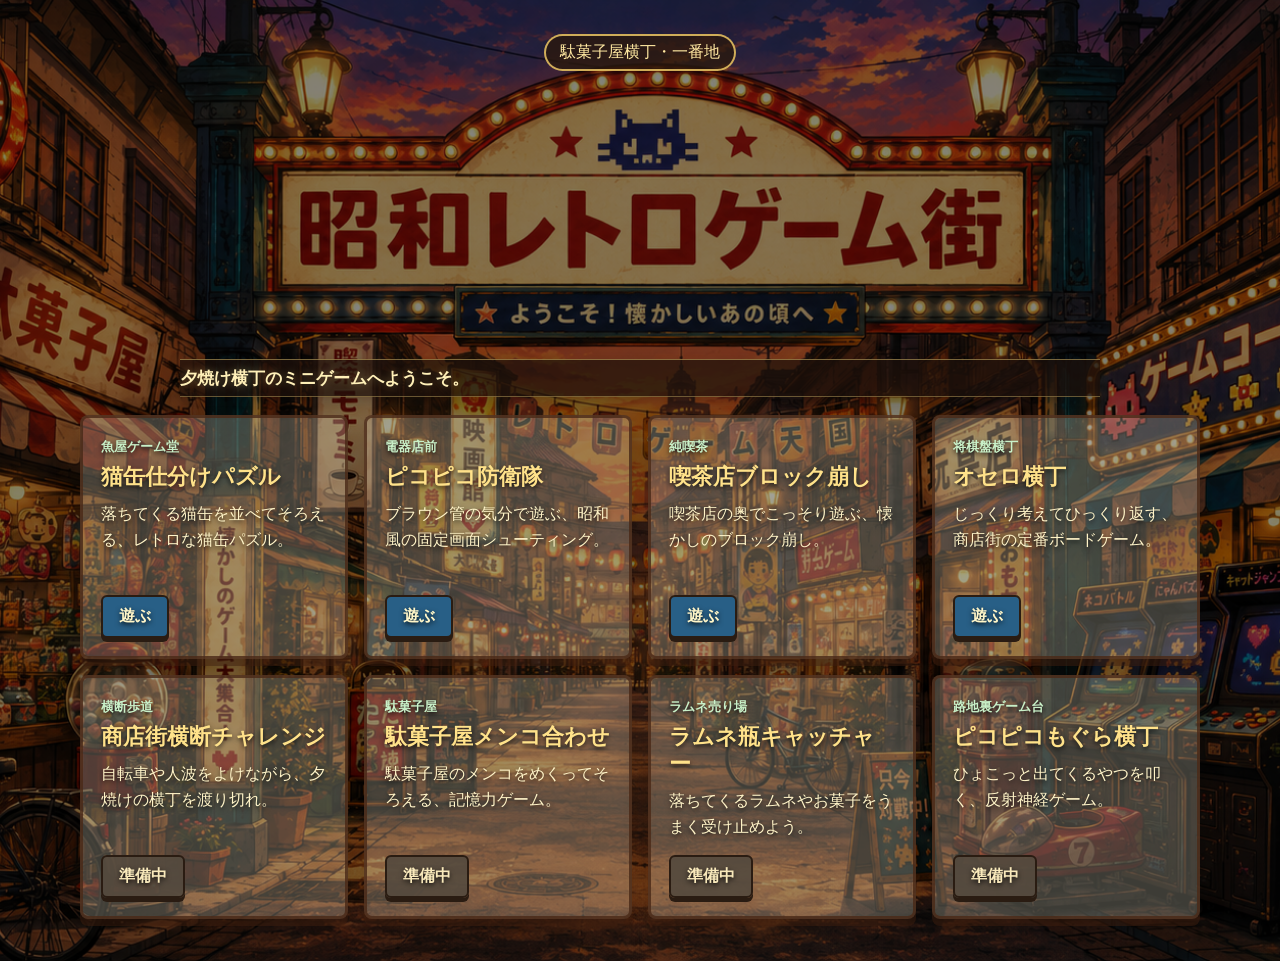
==== index.html @ ecaca887 "Add files via upload" ====
<!doctype html>
<html lang="ja">
  <head>
    <meta charset="utf-8">
    <meta name="viewport" content="width=device-width, initial-scale=1">
    <title>昭和レトロゲーム街</title>
    <link rel="icon" type="image/svg+xml" href="images/favicon.svg">
    <link rel="stylesheet" href="style.css">
  </head>
  <body>
    <main class="hero town-hero">
      <div class="shade"></div>

      <section class="hero-content" aria-label="昭和レトロゲーム街">
        <p class="street-label">駄菓子屋横丁・一番地</p>
        <div class="ticker" aria-label="案内表示">
          <p class="ticker-track">夕焼け横丁のミニゲームへようこそ。</p>
        </div>

        <div class="game-grid" aria-label="ゲーム一覧">
          <a class="game-card playable" href="games/catcan.html">
            <p class="shop-tag">魚屋ゲーム堂</p>
            <h2>猫缶仕分けパズル</h2>
            <p>落ちてくる猫缶を並べてそろえる、レトロな猫缶パズル。</p>
            <span class="play-button">遊ぶ</span>
          </a>

          <a class="game-card playable" href="games/defense.html">
            <p class="shop-tag">電器店前</p>
            <h2>ピコピコ防衛隊</h2>
            <p>ブラウン管の気分で遊ぶ、昭和風の固定画面シューティング。</p>
            <span class="play-button">遊ぶ</span>
          </a>

          <a class="game-card playable" href="games/block.html">
            <p class="shop-tag">純喫茶</p>
            <h2>喫茶店ブロック崩し</h2>
            <p>喫茶店の奥でこっそり遊ぶ、懐かしのブロック崩し。</p>
            <span class="play-button">遊ぶ</span>
          </a>

          <a class="game-card playable" href="games/othello.html">
            <p class="shop-tag">将棋盤横丁</p>
            <h2>オセロ横丁</h2>
            <p>じっくり考えてひっくり返す、商店街の定番ボードゲーム。</p>
            <span class="play-button">遊ぶ</span>
          </a>

          <article class="game-card locked" aria-disabled="true">
            <p class="shop-tag">横断歩道</p>
            <h2>商店街横断チャレンジ</h2>
            <p>自転車や人波をよけながら、夕焼けの横丁を渡り切れ。</p>
            <span class="play-button disabled">準備中</span>
          </article>

          <article class="game-card locked" aria-disabled="true">
            <p class="shop-tag">駄菓子屋</p>
            <h2>駄菓子屋メンコ合わせ</h2>
            <p>駄菓子屋のメンコをめくってそろえる、記憶力ゲーム。</p>
            <span class="play-button disabled">準備中</span>
          </article>

          <article class="game-card locked" aria-disabled="true">
            <p class="shop-tag">ラムネ売り場</p>
            <h2>ラムネ瓶キャッチャー</h2>
            <p>落ちてくるラムネやお菓子をうまく受け止めよう。</p>
            <span class="play-button disabled">準備中</span>
          </article>

          <article class="game-card locked" aria-disabled="true">
            <p class="shop-tag">路地裏ゲーム台</p>
            <h2>ピコピコもぐら横丁</h2>
            <p>ひょこっと出てくるやつを叩く、反射神経ゲーム。</p>
            <span class="play-button disabled">準備中</span>
          </article>
        </div>
      </section>
    </main>

    <script src="script.js"></script>
  </body>
</html>
---- style.css ----
:root {
  --ink: #2d1a12;
  --paper: #fff1c7;
  --red: #c83c2d;
  --gold: #f4c354;
  --green: #2f7a5a;
  --blue: #285f86;
  --shadow: rgba(23, 11, 4, 0.45);
}

* {
  box-sizing: border-box;
}

html {
  min-height: 100%;
}

body {
  min-height: 100%;
  margin: 0;
  color: var(--paper);
  font-family: "Hiragino Maru Gothic ProN", "Yu Gothic", "Meiryo", system-ui, sans-serif;
  background: #24160e;
}

a {
  color: inherit;
}

.hero {
  position: relative;
  min-height: 100svh;
  overflow: hidden;
  background-image: url("images/showa-retro-game-town.png");
  background-size: cover;
  background-position: center center;
  background-repeat: no-repeat;
}

.shade {
  position: absolute;
  inset: 0;
  background: rgba(0, 0, 0, 0.48);
  z-index: 0;
}

.hero-content {
  position: relative;
  z-index: 2;
  width: min(1120px, calc(100% - 32px));
  min-height: 100svh;
  margin: 0 auto;
  padding: clamp(18px, 4vw, 34px) 0 42px;
  display: flex;
  flex-direction: column;
  justify-content: flex-start;
}

.street-label {
  width: fit-content;
  margin: 0 auto;
  padding: 6px 14px;
  color: #ffe8a1;
  background: rgba(42, 25, 14, 0.78);
  border: 2px solid rgba(255, 216, 110, 0.78);
  border-radius: 999px;
  font-size: clamp(0.8rem, 2.5vw, 1rem);
  letter-spacing: 0;
}

.ticker {
  width: min(920px, 100%);
  height: 38px;
  margin: clamp(28vh, 32vh, 330px) auto 18px;
  overflow: hidden;
  display: flex;
  align-items: center;
  color: #fff0b8;
  background: rgba(28, 16, 10, 0.72);
  border-top: 1px solid rgba(255, 224, 130, 0.42);
  border-bottom: 1px solid rgba(255, 224, 130, 0.34);
  box-shadow: 0 5px 18px rgba(0, 0, 0, 0.24);
}

.ticker-track {
  min-width: 100%;
  margin: 0;
  white-space: nowrap;
  font-weight: 800;
  font-size: clamp(0.95rem, 2.2vw, 1.08rem);
  letter-spacing: 0;
  text-shadow: 0 0 8px rgba(255, 229, 142, 0.34);
  animation: ticker-slide 18s linear infinite;
}

.ticker:hover .ticker-track {
  animation-play-state: paused;
}

@keyframes ticker-slide {
  from {
    transform: translateX(100%);
  }

  to {
    transform: translateX(-100%);
  }
}

.game-grid {
  display: grid;
  grid-template-columns: repeat(4, minmax(0, 1fr));
  gap: 16px;
}

.game-card {
  min-height: 244px;
  padding: 18px;
  display: flex;
  flex-direction: column;
  color: #fff4c8;
  text-decoration: none;
  background: rgba(255, 248, 225, 0.24);
  border: 3px solid rgba(75, 42, 24, 0.82);
  border-radius: 8px;
  box-shadow:
    0 7px 0 rgba(63, 31, 14, 0.5),
    0 15px 24px rgba(0, 0, 0, 0.22);
  text-shadow: 0 2px 5px rgba(0, 0, 0, 0.78);
}

.game-card.locked {
  cursor: default;
}

.game-card h2 {
  margin: 6px 0 10px;
  color: #ffe28a;
  font-size: 1.35rem;
  line-height: 1.25;
  letter-spacing: 0;
}

.game-card p {
  margin: 0;
  line-height: 1.65;
}

.shop-tag {
  color: #c9f0c8;
  font-size: 0.82rem;
  font-weight: 700;
}

.card-link,
.play-button,
.badge {
  width: fit-content;
  margin-top: auto;
  padding: 9px 16px;
  color: #fff6c8;
  text-decoration: none;
  font-weight: 700;
  background: var(--blue);
  border: 2px solid #2a1c12;
  border-radius: 6px;
  box-shadow: 0 4px 0 #2a1c12;
}

.card-link:hover,
.card-link:focus-visible,
.game-card:hover .play-button,
.game-card:focus-visible .play-button {
  transform: translateY(2px);
  box-shadow: 0 2px 0 #2a1c12;
}

.badge {
  color: #f9e9bb;
  background: #66594b;
}

.play-button.disabled {
  color: #f9e9bb;
  background: rgba(85, 74, 62, 0.92);
  box-shadow: 0 4px 0 #2a1c12;
}

.game-card.locked:hover .play-button.disabled,
.game-card.locked:focus-visible .play-button.disabled {
  transform: none;
  box-shadow: 0 4px 0 #2a1c12;
}

@media (max-width: 900px) {
  .hero-content {
    justify-content: flex-start;
  }

  .game-grid {
    grid-template-columns: repeat(2, minmax(0, 1fr));
  }
}

@media (max-width: 560px) {
  .hero-content {
    width: min(100% - 22px, 1120px);
    padding-top: 22px;
  }

  .ticker {
    height: 34px;
    margin: 24vh auto 14px;
  }

  .game-grid {
    grid-template-columns: 1fr;
    gap: 13px;
  }

  .game-card {
    min-height: 190px;
  }

}
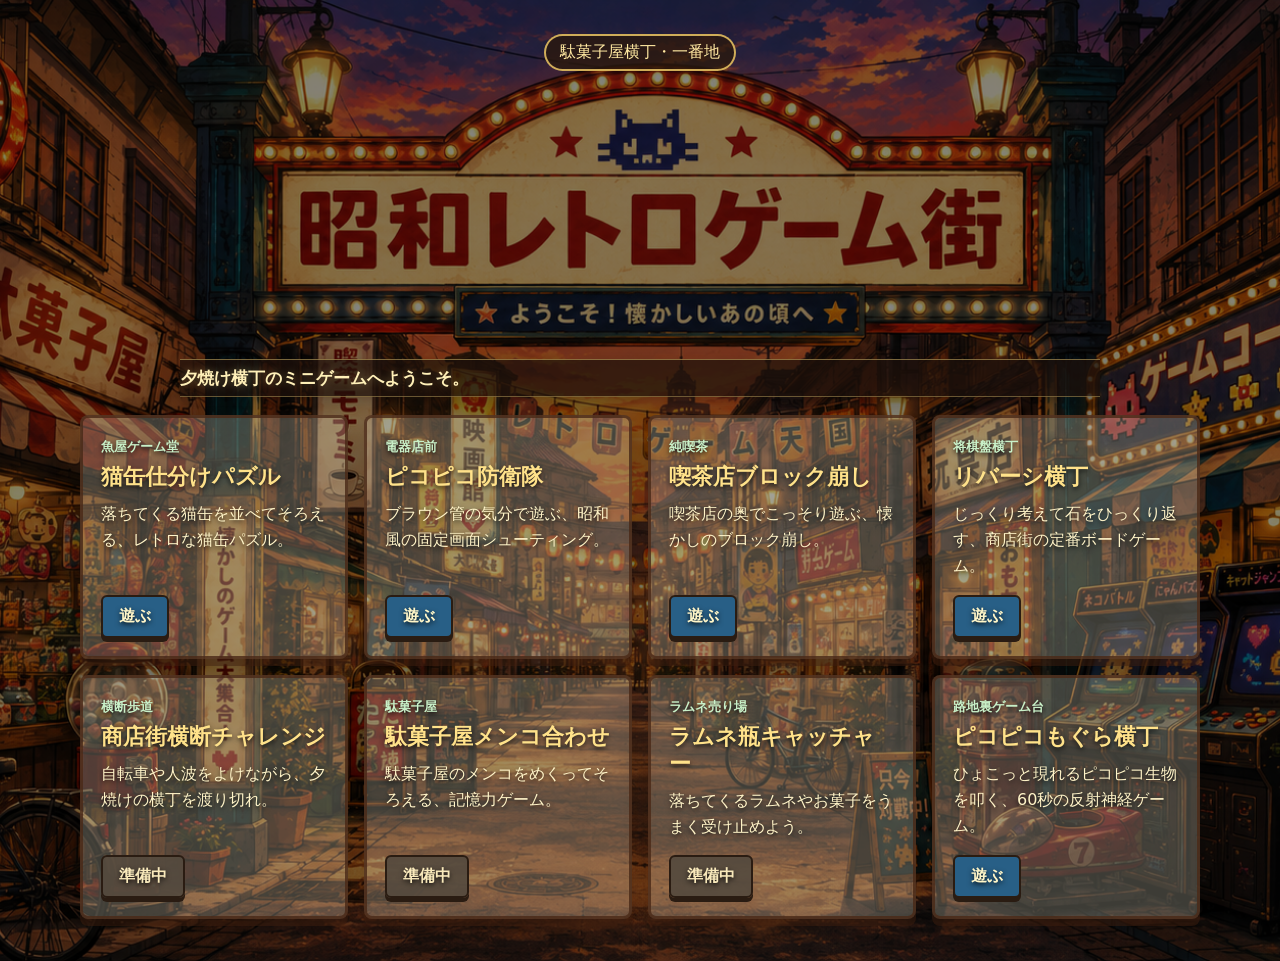
==== commit 447c8983: "Add files via upload" ====
--- a/index.html
+++ b/index.html
@@ -39,10 +39,10 @@
             <span class="play-button">遊ぶ</span>
           </a>
 
-          <a class="game-card playable" href="games/othello.html">
+          <a class="game-card playable" href="games/reversi.html">
             <p class="shop-tag">将棋盤横丁</p>
-            <h2>オセロ横丁</h2>
-            <p>じっくり考えてひっくり返す、商店街の定番ボードゲーム。</p>
+            <h2>リバーシ横丁</h2>
+            <p>じっくり考えて石をひっくり返す、商店街の定番ボードゲーム。</p>
             <span class="play-button">遊ぶ</span>
           </a>
 
@@ -67,12 +67,12 @@
             <span class="play-button disabled">準備中</span>
           </article>
 
-          <article class="game-card locked" aria-disabled="true">
+          <a class="game-card playable" href="games/mogura.html">
             <p class="shop-tag">路地裏ゲーム台</p>
             <h2>ピコピコもぐら横丁</h2>
-            <p>ひょこっと出てくるやつを叩く、反射神経ゲーム。</p>
-            <span class="play-button disabled">準備中</span>
-          </article>
+            <p>ひょこっと現れるピコピコ生物を叩く、60秒の反射神経ゲーム。</p>
+            <span class="play-button">遊ぶ</span>
+          </a>
         </div>
       </section>
     </main>
--- a/style.css
+++ b/style.css
@@ -203,24 +203,75 @@
   }
 }
 
+@media (max-width: 768px) {
+  .hero-content {
+    padding-top: 10px;
+  }
+
+  .ticker {
+    margin: clamp(235px, 32vh, 320px) auto 12px;
+  }
+
+  .game-grid {
+    margin-top: 10px;
+  }
+}
+
 @media (max-width: 560px) {
+  .hero {
+    background-image: url("images/showa-retro-game-town-mobile.png");
+    background-position: center top;
+    background-size: cover;
+  }
+
+  .shade {
+    background: rgba(0, 0, 0, 0.34);
+  }
+
   .hero-content {
     width: min(100% - 22px, 1120px);
-    padding-top: 22px;
+    padding-top: 10px;
   }
 
   .ticker {
-    height: 34px;
-    margin: 24vh auto 14px;
+    height: 32px;
+    margin: clamp(235px, 32vh, 320px) auto 10px;
   }
 
   .game-grid {
     grid-template-columns: 1fr;
-    gap: 13px;
+    gap: 10px;
+    margin-top: 10px;
   }
 
   .game-card {
-    min-height: 190px;
-  }
-
-}
+    min-height: 146px;
+    padding: 13px;
+    border-width: 2px;
+    box-shadow:
+      0 5px 0 rgba(63, 31, 14, 0.5),
+      0 12px 18px rgba(0, 0, 0, 0.2);
+  }
+
+  .game-card h2 {
+    margin: 4px 0 7px;
+    font-size: 1.12rem;
+  }
+
+  .game-card p {
+    font-size: 0.92rem;
+    line-height: 1.45;
+  }
+
+  .shop-tag {
+    font-size: 0.76rem;
+  }
+
+  .card-link,
+  .play-button,
+  .badge {
+    padding: 7px 13px;
+    font-size: 0.9rem;
+  }
+
+}
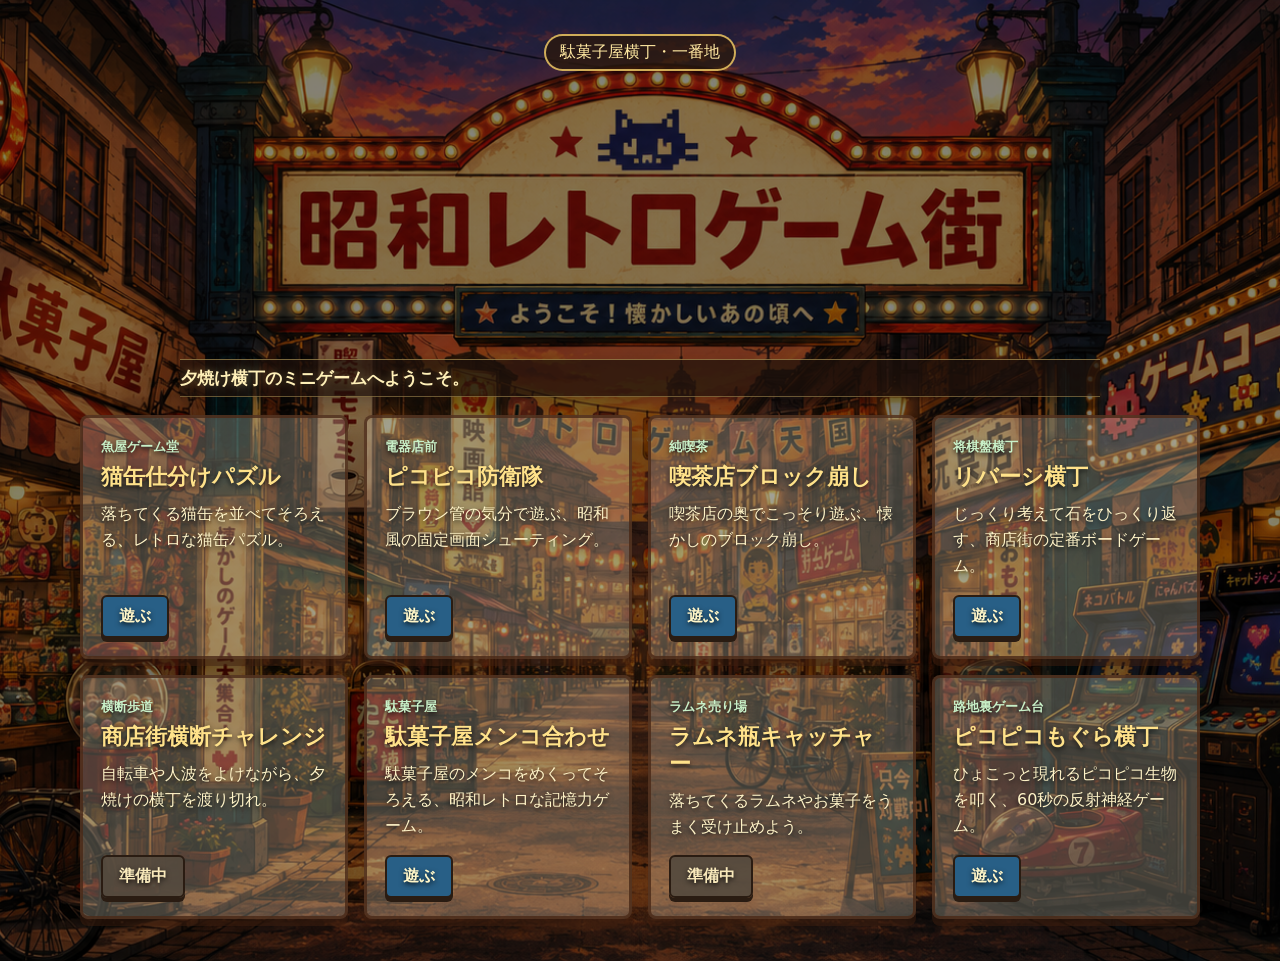
==== commit 27ad99dc: "Add files via upload" ====
--- a/index.html
+++ b/index.html
@@ -53,12 +53,12 @@
             <span class="play-button disabled">準備中</span>
           </article>
 
-          <article class="game-card locked" aria-disabled="true">
+          <a class="game-card playable" href="games/menko.html">
             <p class="shop-tag">駄菓子屋</p>
             <h2>駄菓子屋メンコ合わせ</h2>
-            <p>駄菓子屋のメンコをめくってそろえる、記憶力ゲーム。</p>
-            <span class="play-button disabled">準備中</span>
-          </article>
+            <p>駄菓子屋のメンコをめくってそろえる、昭和レトロな記憶力ゲーム。</p>
+            <span class="play-button">遊ぶ</span>
+          </a>
 
           <article class="game-card locked" aria-disabled="true">
             <p class="shop-tag">ラムネ売り場</p>
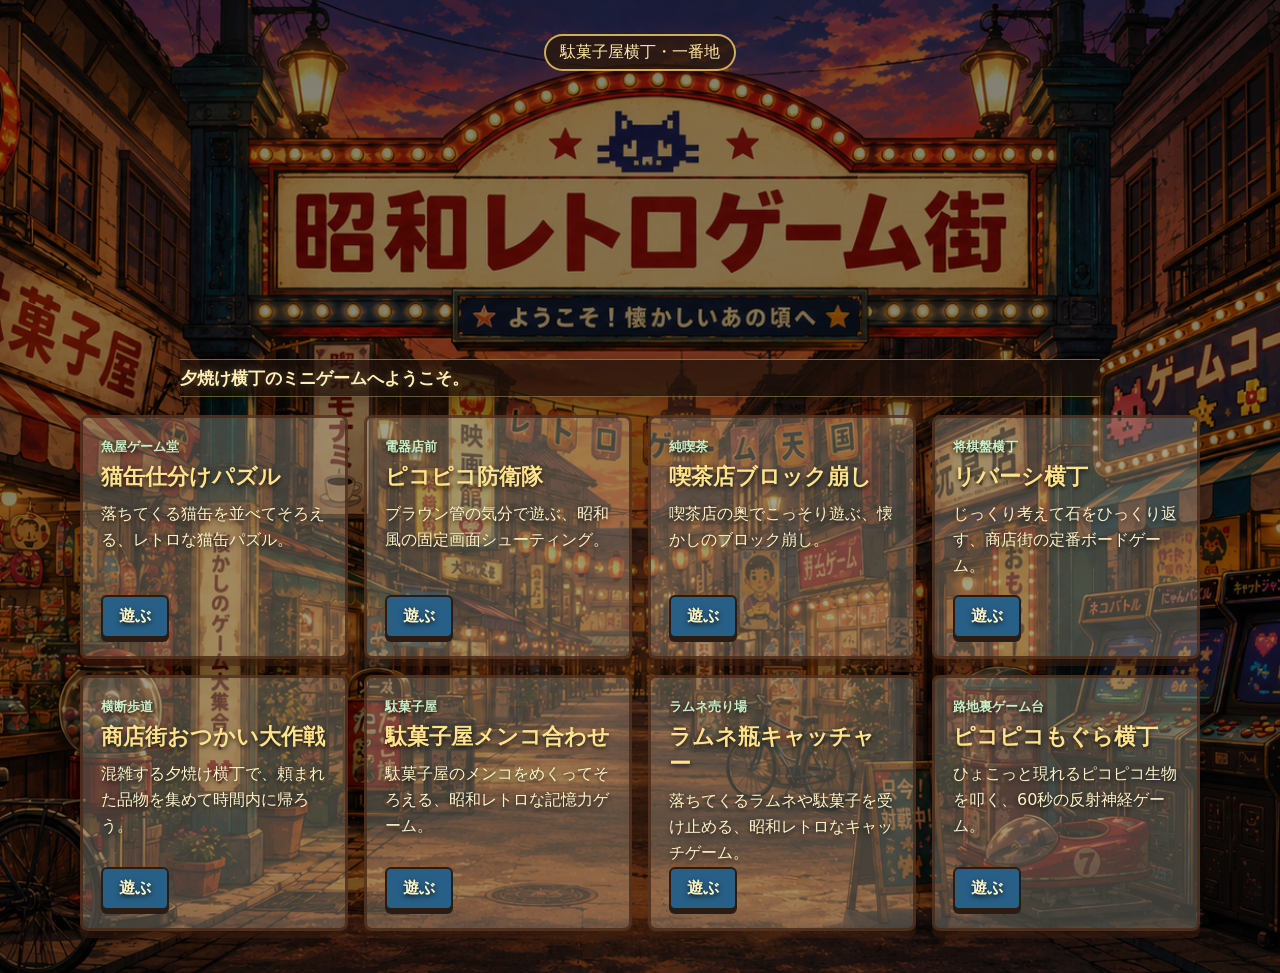
==== commit ba2a1d68: "Add files via upload" ====
--- a/index.html
+++ b/index.html
@@ -46,12 +46,12 @@
             <span class="play-button">遊ぶ</span>
           </a>
 
-          <article class="game-card locked" aria-disabled="true">
+          <a class="game-card playable" href="games/crossing.html">
             <p class="shop-tag">横断歩道</p>
-            <h2>商店街横断チャレンジ</h2>
-            <p>自転車や人波をよけながら、夕焼けの横丁を渡り切れ。</p>
-            <span class="play-button disabled">準備中</span>
-          </article>
+            <h2>商店街おつかい大作戦</h2>
+            <p>混雑する夕焼け横丁で、頼まれた品物を集めて時間内に帰ろう。</p>
+            <span class="play-button">遊ぶ</span>
+          </a>
 
           <a class="game-card playable" href="games/menko.html">
             <p class="shop-tag">駄菓子屋</p>
@@ -60,12 +60,12 @@
             <span class="play-button">遊ぶ</span>
           </a>
 
-          <article class="game-card locked" aria-disabled="true">
+          <a class="game-card playable" href="games/ramune.html">
             <p class="shop-tag">ラムネ売り場</p>
             <h2>ラムネ瓶キャッチャー</h2>
-            <p>落ちてくるラムネやお菓子をうまく受け止めよう。</p>
-            <span class="play-button disabled">準備中</span>
-          </article>
+            <p>落ちてくるラムネや駄菓子を受け止める、昭和レトロなキャッチゲーム。</p>
+            <span class="play-button">遊ぶ</span>
+          </a>
 
           <a class="game-card playable" href="games/mogura.html">
             <p class="shop-tag">路地裏ゲーム台</p>
